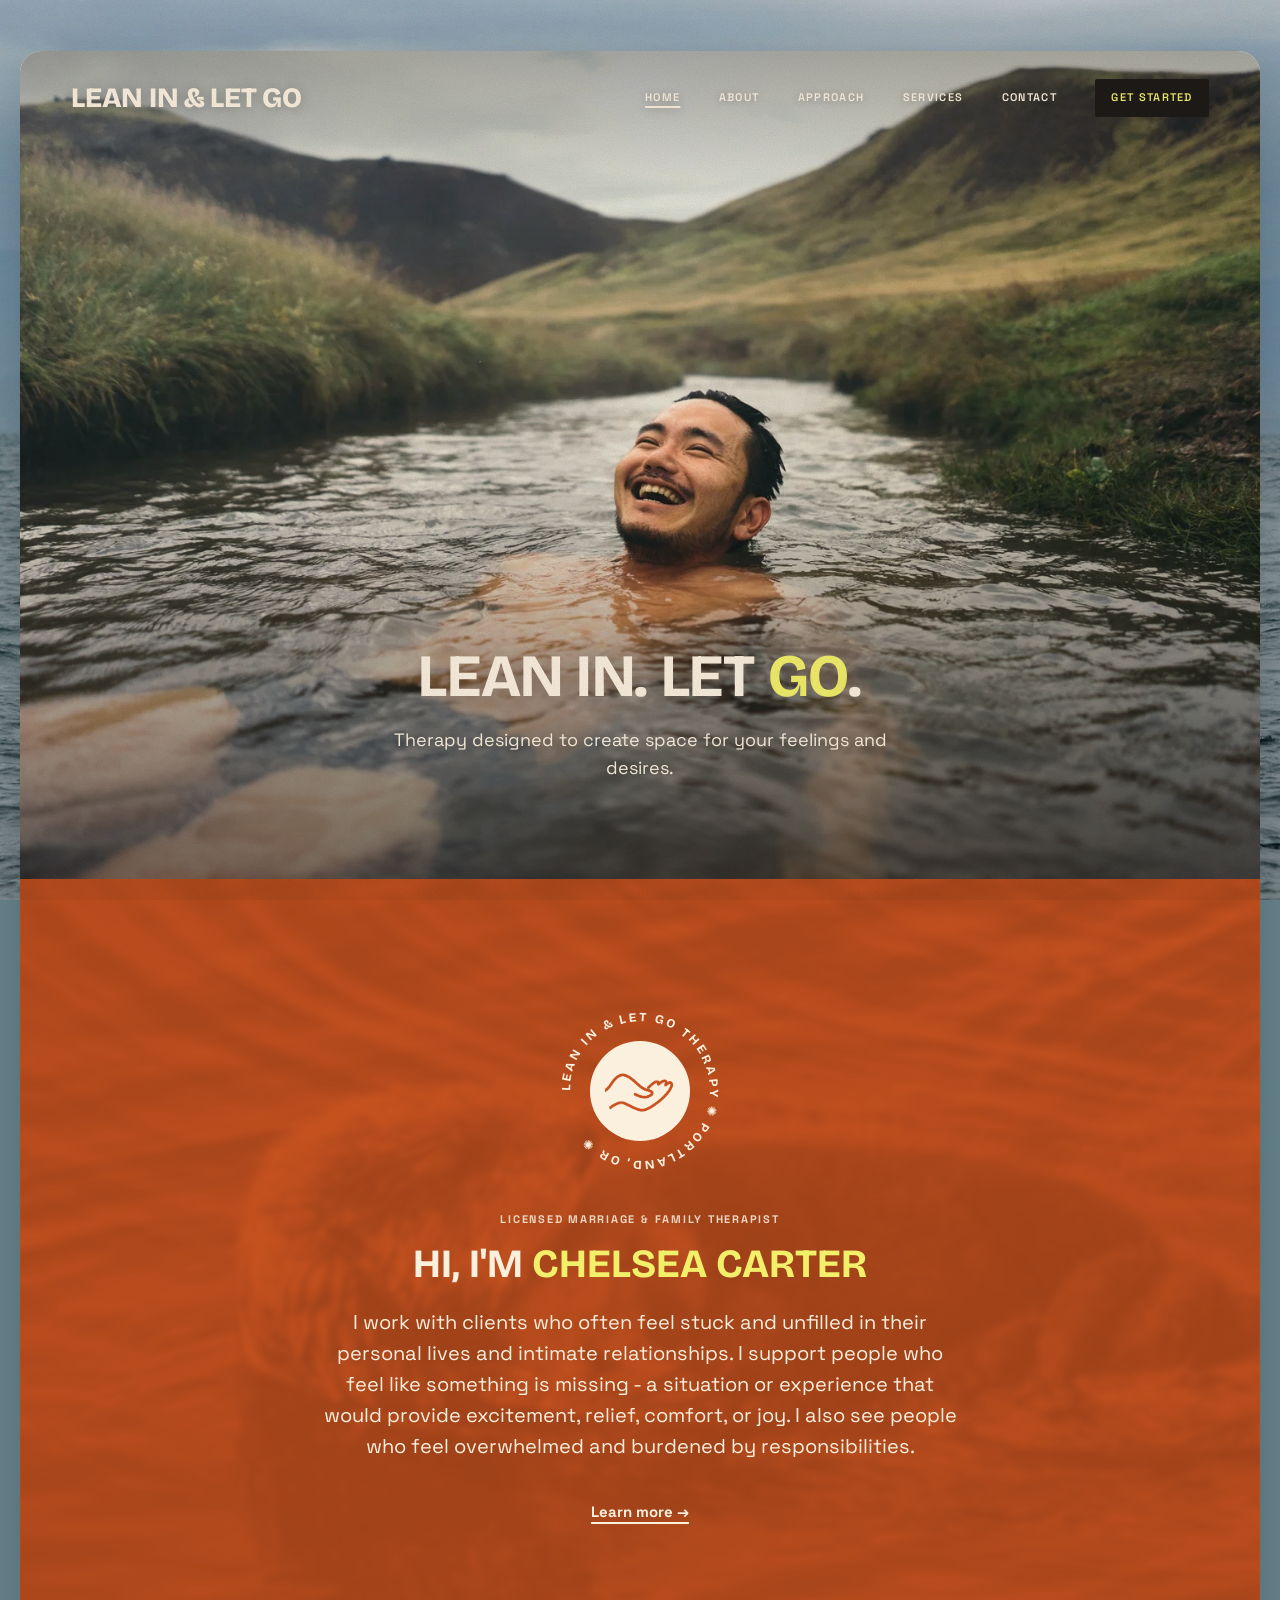
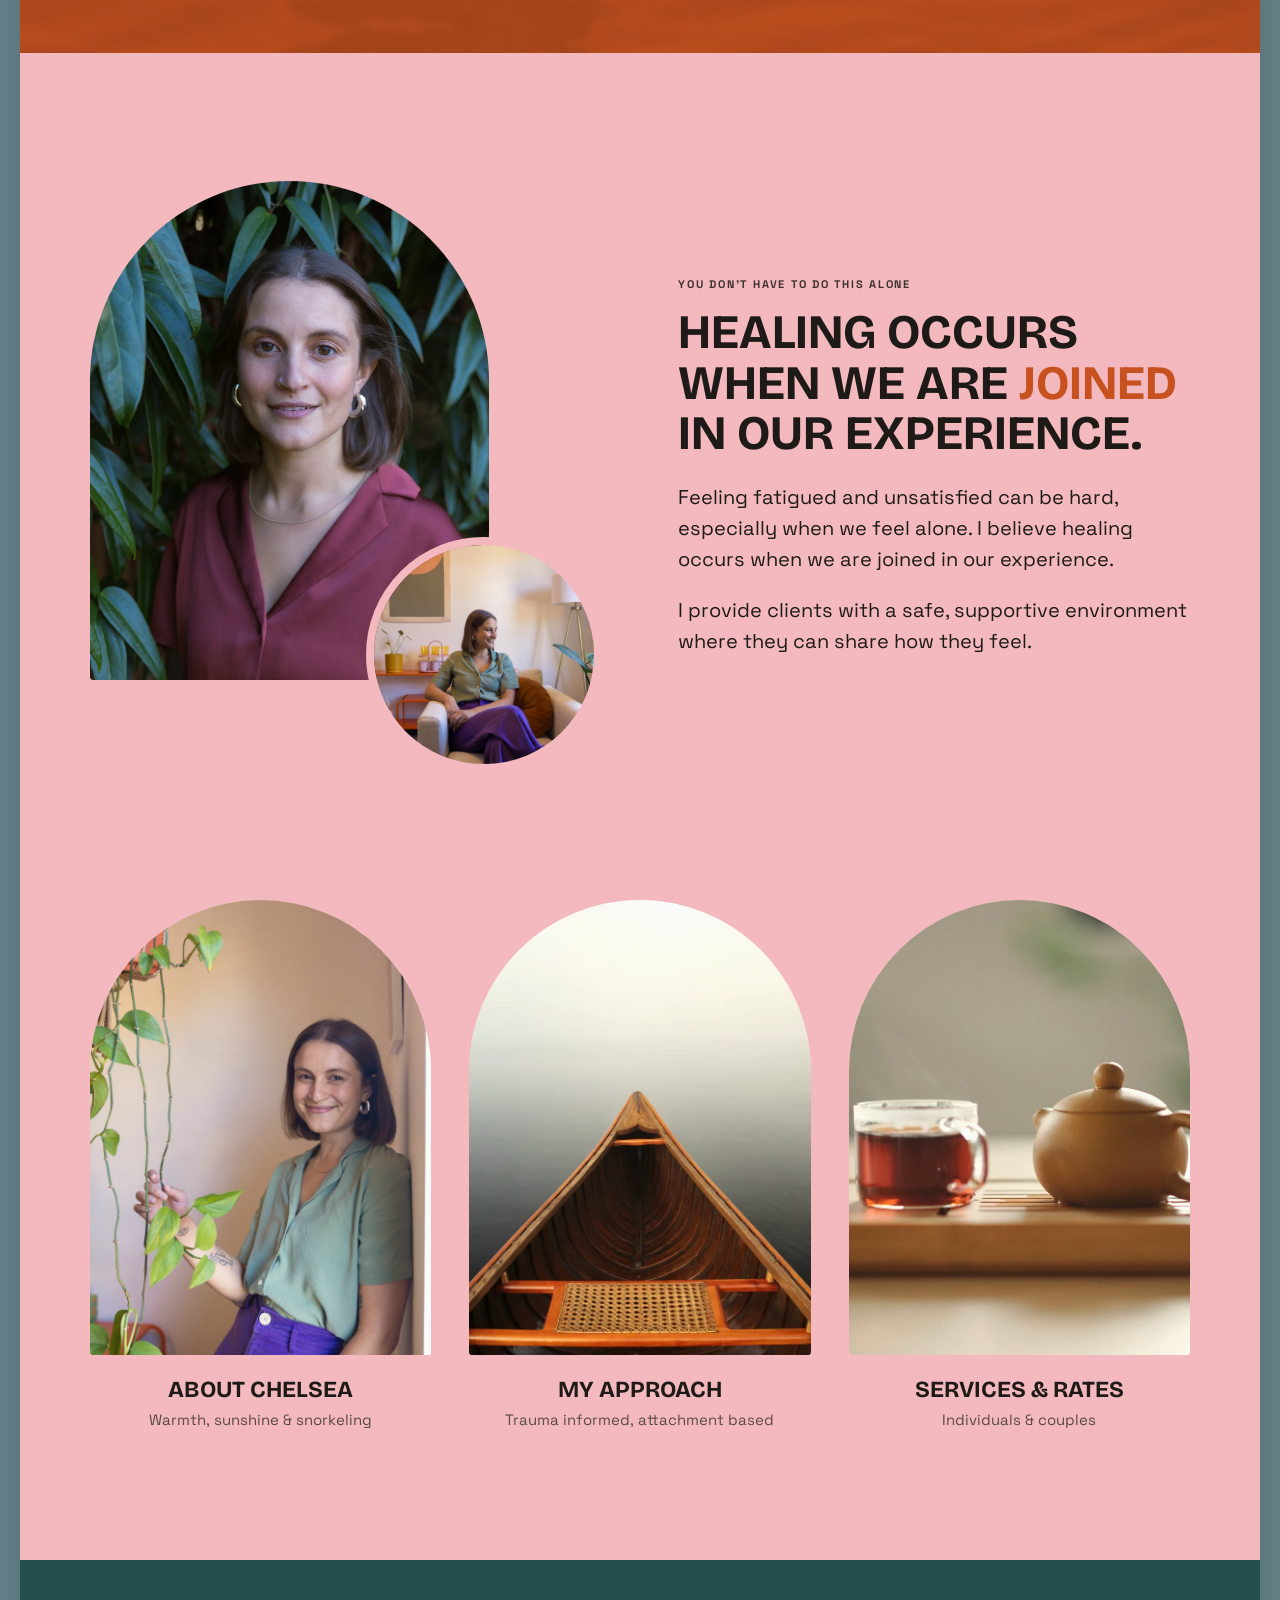
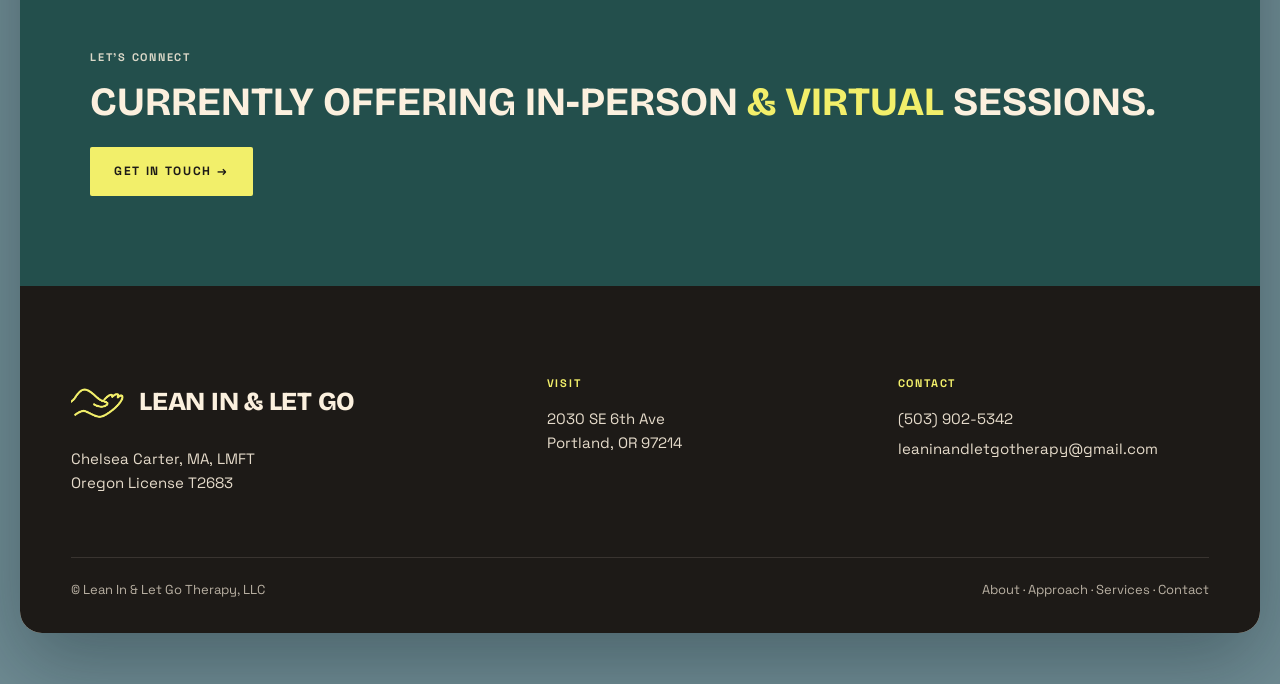
==== preview/lean-in-let-go-preview.html @ 491025e4 "Add self-contained single-file preview of the redesign Co-Authored-By: Claude Opus 5.5 <noreply@anth" ====
<!doctype html>
<html lang="en" class="no-js">
<head>
  <meta charset="utf-8">
  <meta name="viewport" content="width=device-width, initial-scale=1">
  <title>Lean In &amp; Let Go, LLC</title>
  <meta name="description" content="Therapy designed to create space for your feelings and desires. Chelsea Carter, Licensed Marriage &amp; Family Therapist in Portland, OR.">
  <link rel="icon" href="[data-uri]">
  <link rel="preconnect" href="https://fonts.googleapis.com">
  <link rel="preconnect" href="https://fonts.gstatic.com" crossorigin>
  <link href="https://fonts.googleapis.com/css2?family=Bricolage+Grotesque:opsz,wght@12..96,600;12..96,700;12..96,800&family=Space+Grotesk:wght@400;500;600;700&display=swap" rel="stylesheet">
  <style>/* Lean In & Let Go — warm, sun-faded boutique style */

:root {
  --terracotta: #c8521f;
  --terracotta-deep: #a8431a;
  --pink: #f4b9bf;
  --pink-soft: #f8d3d4;
  --cream: #fbf0de;
  --sand: #f3e2c7;
  --sun: #f2ef6a;
  --ink: #1d1a17;
  --teal: #234f4c;
  --muted: #5a4a40;

  --display: "Bricolage Grotesque", "Arial Black", system-ui, sans-serif;
  --body: "Space Grotesk", system-ui, -apple-system, sans-serif;

  --radius: 22px;
  --gutter: clamp(16px, 4vw, 56px);
  --maxw: 1240px;

  --grain: url("data:image/svg+xml;utf8,<svg xmlns='http://www.w3.org/2000/svg' width='220' height='220'><filter id='n'><feTurbulence type='fractalNoise' baseFrequency='.85' numOctaves='3' stitchTiles='stitch'/><feColorMatrix values='0 0 0 0 0  0 0 0 0 0  0 0 0 0 0  0 0 0 .55 0'/></filter><rect width='100%' height='100%' filter='url(%23n)'/></svg>");
}

*, *::before, *::after { box-sizing: border-box; }

html { -webkit-text-size-adjust: 100%; scroll-behavior: smooth; }

body {
  margin: 0;
  font-family: var(--body);
  font-size: 17px;
  line-height: 1.6;
  color: var(--ink);
  background: #6f8b93;
  overflow-x: hidden;
}

/* ocean backdrop the site card floats on */
body::before {
  content: "";
  position: fixed;
  inset: 0;
  z-index: -2;
  background: url("[data-uri]") center 70% / cover no-repeat;
  filter: saturate(.75) contrast(.95) brightness(.95);
}

/* film grain over everything */
body::after {
  content: "";
  position: fixed;
  inset: 0;
  z-index: 100;
  pointer-events: none;
  background-image: var(--grain);
  opacity: .16;
  mix-blend-mode: multiply;
}

img { max-width: 100%; display: block; }

a { color: inherit; }

.skip {
  position: absolute;
  left: -999px;
  top: 8px;
  background: var(--sun);
  color: var(--ink);
  padding: 8px 14px;
  z-index: 200;
}
.skip:focus { left: 8px; }

:focus-visible { outline: 3px solid var(--sun); outline-offset: 3px; }

/* ---------- site card ---------- */

.site {
  max-width: var(--maxw);
  margin: clamp(0px, 4vw, 64px) auto;
  border-radius: var(--radius);
  overflow: hidden;
  background: var(--cream);
  box-shadow: 0 30px 80px rgba(10, 30, 35, .35);
  position: relative;
}

@media (max-width: 760px) {
  .site { margin: 0; border-radius: 0; }
}

/* ---------- header ---------- */

.site-header {
  position: absolute;
  inset: 0 0 auto 0;
  z-index: 20;
  display: flex;
  align-items: center;
  justify-content: space-between;
  gap: 24px;
  padding: 28px var(--gutter);
  color: var(--cream);
}

.brand {
  font-family: var(--display);
  font-weight: 800;
  font-size: clamp(20px, 2.4vw, 28px);
  letter-spacing: -.01em;
  text-transform: uppercase;
  text-decoration: none;
  line-height: 1;
  text-shadow: 0 1px 12px rgba(0, 0, 0, .25);
  white-space: nowrap;
}

.nav {
  display: flex;
  align-items: center;
  gap: clamp(18px, 3vw, 40px);
}

.nav a {
  font-size: 11px;
  font-weight: 600;
  letter-spacing: .12em;
  text-transform: uppercase;
  text-decoration: none;
  text-shadow: 0 1px 8px rgba(0, 0, 0, .3);
}
.nav a:hover, .nav a[aria-current="page"] {
  text-decoration: underline;
  text-underline-offset: 5px;
  text-decoration-thickness: 1.5px;
}

.btn-book {
  display: inline-block;
  background: var(--ink);
  color: var(--sun) !important;
  font-size: 11px;
  font-weight: 700;
  letter-spacing: .12em;
  text-transform: uppercase;
  text-decoration: none !important;
  text-shadow: none !important;
  padding: 10px 16px;
  border-radius: 2px;
  transition: transform .2s ease;
}
.btn-book:hover { transform: translateY(-2px); }

.nav-toggle {
  display: none;
  background: none;
  border: 0;
  color: inherit;
  padding: 8px;
  cursor: pointer;
}
.nav-toggle span {
  display: block;
  width: 26px;
  height: 2px;
  background: currentColor;
  margin: 6px 0;
  transition: transform .25s ease, opacity .25s ease;
}

@media (max-width: 860px) {
  .nav-toggle { display: block; }
  .nav {
    position: absolute;
    top: 100%;
    left: 16px;
    right: 16px;
    flex-direction: column;
    align-items: stretch;
    gap: 0;
    background: var(--ink);
    border-radius: 14px;
    padding: 10px 20px 20px;
    display: none;
  }
  .nav.open { display: flex; }
  .nav a { font-size: 14px; padding: 14px 0; border-bottom: 1px solid rgba(251, 240, 222, .15); text-shadow: none; }
  .nav .btn-book { margin-top: 14px; text-align: center; background: var(--sun); color: var(--ink) !important; }
  .nav-toggle[aria-expanded="true"] span:nth-child(1) { transform: translateY(8px) rotate(45deg); }
  .nav-toggle[aria-expanded="true"] span:nth-child(2) { opacity: 0; }
  .nav-toggle[aria-expanded="true"] span:nth-child(3) { transform: translateY(-8px) rotate(-45deg); }
}

/* ---------- photo treatment ---------- */

.film {
  filter: sepia(.18) saturate(1.12) contrast(1.04) brightness(.98);
}

/* ---------- hero ---------- */

.hero {
  position: relative;
  min-height: min(92vh, 860px);
  display: grid;
  place-items: end center;
  text-align: center;
  color: var(--cream);
  overflow: hidden;
}
.hero.short { min-height: min(62vh, 560px); }

.hero > img {
  position: absolute;
  inset: 0;
  width: 100%;
  height: 100%;
  object-fit: cover;
}
.hero::after {
  content: "";
  position: absolute;
  inset: 0;
  background: linear-gradient(180deg, rgba(0,0,0,.32) 0%, rgba(0,0,0,0) 26%, rgba(0,0,0,0) 50%, rgba(0,0,0,.5) 100%);
}

.hero-copy {
  position: relative;
  z-index: 2;
  padding: 120px var(--gutter) clamp(48px, 8vw, 96px);
  max-width: 820px;
}

.hero h1 {
  font-family: var(--display);
  font-weight: 700;
  text-transform: uppercase;
  font-size: clamp(30px, 5vw, 60px);
  line-height: 1.02;
  letter-spacing: -.005em;
  margin: 0;
  text-shadow: 0 2px 24px rgba(0, 0, 0, .3);
}

.hero p {
  margin: 18px auto 0;
  max-width: 520px;
  font-size: clamp(15px, 1.6vw, 18px);
  text-shadow: 0 1px 14px rgba(0, 0, 0, .45);
}

.hi { color: var(--sun); }

/* ---------- sections ---------- */

.section {
  position: relative;
  padding: clamp(72px, 10vw, 140px) var(--gutter);
  overflow: hidden;
}

.section > * { position: relative; z-index: 1; }

.bg-orange { background: var(--terracotta); color: var(--cream); }
.bg-pink { background: var(--pink); color: var(--ink); }
.bg-cream { background: var(--cream); color: var(--ink); }
.bg-sand { background: var(--sand); color: var(--ink); }
.bg-teal { background: var(--teal); color: var(--cream); }

/* tinted photo texture behind a colored block (like the palm wash in the inspo) */
.wash {
  position: absolute !important;
  inset: 0;
  z-index: 0 !important;
  width: 100%;
  height: 100%;
  object-fit: cover;
  mix-blend-mode: multiply;
  opacity: .2;
  filter: grayscale(1) contrast(1.1) blur(3px);
  transform: scale(1.05);
}

.center { text-align: center; }

.narrow { max-width: 640px; margin-inline: auto; }
.mid { max-width: 920px; margin-inline: auto; }
.wide { max-width: 1100px; margin-inline: auto; }

.eyebrow {
  font-size: 11px;
  font-weight: 700;
  letter-spacing: .16em;
  text-transform: uppercase;
  margin: 0 0 14px;
  opacity: .85;
}

h2, .h2 {
  font-family: var(--display);
  font-weight: 700;
  text-transform: uppercase;
  font-size: clamp(26px, 3.4vw, 40px);
  line-height: 1.05;
  margin: 0 0 22px;
}

h3 {
  font-family: var(--display);
  font-weight: 700;
  text-transform: uppercase;
  font-size: clamp(19px, 2vw, 23px);
  line-height: 1.1;
  margin: 0 0 14px;
}

.lead { font-size: clamp(17px, 1.8vw, 20px); line-height: 1.55; }

p { margin: 0 0 1em; }

.text-link {
  display: inline-flex;
  align-items: center;
  gap: 8px;
  font-weight: 700;
  font-size: 15px;
  text-decoration: underline;
  text-underline-offset: 5px;
  text-decoration-thickness: 1.5px;
  margin-top: 18px;
}
.text-link:hover { color: var(--sun); }
.bg-pink .text-link:hover, .bg-cream .text-link:hover, .bg-sand .text-link:hover { color: var(--terracotta); }

/* ---------- badge ---------- */

.badge {
  width: 168px;
  height: 168px;
  margin: 0 auto 36px;
  position: relative;
}
.badge svg { width: 100%; height: 100%; animation: spin 40s linear infinite; }
.badge svg text {
  font-family: var(--display);
  font-weight: 700;
  font-size: 12.5px;
  letter-spacing: .2em;
  text-transform: uppercase;
  fill: var(--cream);
}
.badge .mark {
  position: absolute;
  inset: 34px;
  border-radius: 50%;
  background: var(--cream);
  display: grid;
  place-items: center;
}
.hand {
  width: 70%;
  aspect-ratio: 1;
  background: var(--terracotta);
  -webkit-mask: url("[data-uri]") center / contain no-repeat;
  mask: url("[data-uri]") center / contain no-repeat;
}

@keyframes spin { to { transform: rotate(360deg); } }
@media (prefers-reduced-motion: reduce) {
  .badge svg { animation: none; }
  html { scroll-behavior: auto; }
}

/* ---------- arches ---------- */

.arches {
  display: grid;
  grid-template-columns: repeat(3, 1fr);
  gap: clamp(18px, 3vw, 40px);
}

.arch-card {
  text-decoration: none;
  display: block;
  text-align: center;
}

.arch {
  aspect-ratio: 3 / 4;
  border-radius: 999px 999px 18px 18px;
  overflow: hidden;
  background: var(--sand);
}
.arch img {
  width: 100%;
  height: 100%;
  object-fit: cover;
  transform: scale(1.06);
  transition: transform .6s ease;
}
.arch-card:hover .arch img { transform: scale(1.12); }

.arch-card h3 { margin: 22px 0 6px; }
.arch-card p { margin: 0; font-size: 15px; color: var(--muted); }

.oval {
  border-radius: 50%;
  overflow: hidden;
}

@media (max-width: 760px) {
  .arches { grid-template-columns: 1fr; max-width: 360px; margin-inline: auto; }
}

/* ---------- split layouts ---------- */

.split {
  display: grid;
  grid-template-columns: 1fr 1fr;
  gap: clamp(32px, 6vw, 90px);
  align-items: center;
}
.split.top { align-items: start; }

@media (max-width: 860px) {
  .split { grid-template-columns: 1fr; }
  .split .order-first-mobile { order: -1; }
}

.photo-arch {
  aspect-ratio: 4 / 5;
  border-radius: 999px 999px 18px 18px;
  overflow: hidden;
}
.photo-arch img, .photo-round img, .photo-pill img { width: 100%; height: 100%; object-fit: cover; }
.photo-arch img { transform: scale(1.06); }

.photo-round {
  aspect-ratio: 1;
  border-radius: 50%;
  overflow: hidden;
}

.photo-pill {
  aspect-ratio: 16 / 7;
  border-radius: 999px;
  overflow: hidden;
}

.photo-stack {
  position: relative;
  padding-bottom: 18%;
}
.photo-stack .photo-arch { width: 78%; }
.photo-stack .photo-round {
  position: absolute;
  width: 46%;
  right: 0;
  bottom: 0;
  border: 8px solid var(--pink);
}

/* ---------- lists & cards ---------- */

.tick-list {
  list-style: none;
  padding: 0;
  margin: 0;
}
.tick-list li {
  position: relative;
  padding: 12px 0 12px 30px;
  border-bottom: 1px solid currentColor;
  border-color: rgba(29, 26, 23, .15);
}
.bg-orange .tick-list li, .bg-teal .tick-list li { border-color: rgba(251, 240, 222, .25); }
.tick-list li::before {
  content: "✺";
  position: absolute;
  left: 0;
  top: 12px;
  color: var(--terracotta);
}
.bg-orange .tick-list li::before, .bg-teal .tick-list li::before { color: var(--sun); }

.cards {
  display: grid;
  grid-template-columns: repeat(auto-fit, minmax(260px, 1fr));
  gap: 22px;
}
.card {
  background: var(--cream);
  color: var(--ink);
  border-radius: 18px;
  padding: clamp(24px, 3vw, 36px);
}

.price {
  display: flex;
  justify-content: space-between;
  align-items: baseline;
  gap: 12px;
  border-bottom: 1px dashed rgba(29, 26, 23, .3);
  padding: 12px 0;
}
.price strong {
  font-family: var(--display);
  font-size: 34px;
  line-height: 1;
  color: var(--terracotta);
}

.chips { display: flex; flex-wrap: wrap; gap: 10px; padding: 0; margin: 0; list-style: none; }
.chips li {
  border: 1.5px solid currentColor;
  border-radius: 999px;
  padding: 7px 16px;
  font-size: 14px;
  font-weight: 600;
}

.edu {
  display: grid;
  gap: 18px;
}
.edu div {
  display: grid;
  grid-template-columns: 90px 1fr;
  gap: 18px;
  border-top: 1.5px solid rgba(29, 26, 23, .2);
  padding-top: 18px;
}
.edu .yr {
  font-family: var(--display);
  font-weight: 800;
  font-size: 28px;
  color: var(--terracotta);
  line-height: 1;
}
.edu p { margin: 0; }
.edu small { display: block; color: var(--muted); font-size: 15px; }

.quote {
  font-family: var(--display);
  font-weight: 700;
  text-transform: uppercase;
  font-size: clamp(26px, 4vw, 48px);
  line-height: 1.05;
  margin: 0;
}

/* ---------- contact form ---------- */

.form { display: grid; gap: 16px; }
.form .row { display: grid; grid-template-columns: 1fr 1fr; gap: 16px; }
@media (max-width: 600px) { .form .row { grid-template-columns: 1fr; } }

.form label {
  display: block;
  font-size: 11px;
  font-weight: 700;
  letter-spacing: .14em;
  text-transform: uppercase;
  margin-bottom: 6px;
}
.form input, .form textarea {
  width: 100%;
  font: inherit;
  font-size: 16px;
  color: var(--ink);
  background: var(--cream);
  border: 1.5px solid transparent;
  border-radius: 10px;
  padding: 13px 15px;
}
.form input:focus, .form textarea:focus { outline: none; border-color: var(--ink); }
.form textarea { min-height: 150px; resize: vertical; }

.btn {
  display: inline-block;
  font: inherit;
  font-size: 12px;
  font-weight: 700;
  letter-spacing: .14em;
  text-transform: uppercase;
  text-decoration: none;
  background: var(--ink);
  color: var(--sun);
  border: 0;
  border-radius: 2px;
  padding: 15px 24px;
  cursor: pointer;
  justify-self: start;
  transition: transform .2s ease;
}
.btn:hover { transform: translateY(-2px); }
.btn.sun { background: var(--sun); color: var(--ink); }

.contact-list { list-style: none; padding: 0; margin: 0; display: grid; gap: 18px; }
.contact-list span {
  display: block;
  font-size: 11px;
  font-weight: 700;
  letter-spacing: .14em;
  text-transform: uppercase;
  opacity: .8;
}
.contact-list a, .contact-list p { font-size: 18px; margin: 0; text-decoration: none; }
.contact-list a:hover { text-decoration: underline; }

/* ---------- CTA band ---------- */

.cta-band {
  display: flex;
  align-items: center;
  justify-content: space-between;
  gap: 24px;
  flex-wrap: wrap;
}
.cta-band .h2 { margin: 0; }

/* ---------- footer ---------- */

.site-footer {
  background: var(--ink);
  color: var(--cream);
  padding: clamp(56px, 7vw, 90px) var(--gutter) 32px;
}

.footer-grid {
  display: grid;
  grid-template-columns: 1.4fr 1fr 1fr;
  gap: 40px;
}
@media (max-width: 760px) { .footer-grid { grid-template-columns: 1fr; } }

.footer-brand {
  display: flex;
  align-items: center;
  gap: 14px;
}
.footer-brand .hand { width: 54px; background: var(--sun); }
.footer-brand .brand { font-size: 26px; text-shadow: none; }

.site-footer h4 {
  font-size: 11px;
  letter-spacing: .16em;
  text-transform: uppercase;
  color: var(--sun);
  margin: 0 0 14px;
}
.site-footer p, .site-footer li { font-size: 15px; margin: 0 0 6px; opacity: .9; }
.site-footer ul { list-style: none; padding: 0; margin: 0; }
.site-footer a { text-decoration: none; }
.site-footer a:hover { text-decoration: underline; color: var(--sun); }

.footer-base {
  margin-top: 56px;
  padding-top: 22px;
  border-top: 1px solid rgba(251, 240, 222, .18);
  display: flex;
  justify-content: space-between;
  flex-wrap: wrap;
  gap: 12px;
  font-size: 13px;
  opacity: .7;
}

/* ---------- reveal on scroll ---------- */

.reveal { opacity: 0; transform: translateY(24px); transition: opacity .8s ease, transform .8s ease; }
.reveal.in { opacity: 1; transform: none; }
@media (prefers-reduced-motion: reduce) { .reveal { opacity: 1; transform: none; transition: none; } }
.no-js .reveal { opacity: 1; transform: none; }
</style>
  <script>document.documentElement.classList.remove("no-js")</script>
</head>
<body>
<a class="skip" href="#main" onclick="document.getElementById('main').scrollIntoView();return false;">Skip to content</a>
<div class="site">

  <header class="site-header">
    <a class="brand" href="#home">Lean In &amp; Let Go</a>
    <button class="nav-toggle" aria-expanded="false" aria-controls="nav" aria-label="Menu"><span></span><span></span><span></span></button>
    <nav class="nav" id="nav" aria-label="Main">
      <a href="#home">Home</a>
      <a href="#about">About</a>
      <a href="#approach">Approach</a>
      <a href="#services">Services</a>
      <a href="#contact">Contact</a>
      <a class="btn-book" href="mailto:leaninandletgotherapy@gmail.com?subject=Therapy%20Inquiry">Get Started</a>
    </nav>
  </header>

  <main id="main">
<div class="page" data-page="home">
    <section class="hero">
      <img class="film" src="[data-uri]" alt="A man smiling while soaking in a warm river between green hills">
      <div class="hero-copy">
        <h1>Lean in. Let <span class="hi">go</span>.</h1>
        <p>Therapy designed to create space for your feelings and desires.</p>
      </div>
    </section>

    <section class="section bg-orange center">
      <img class="wash" src="[data-uri]" alt="">
      <div class="narrow reveal">
        <div class="badge" aria-hidden="true">
          <svg viewBox="0 0 168 168">
            <defs><path id="ring" d="M84,84 m-70,0 a70,70 0 1,1 140,0 a70,70 0 1,1 -140,0"/></defs>
            <text><textPath href="#ring">Lean In &amp; Let Go Therapy ✺ Portland, OR ✺</textPath></text>
          </svg>
          <div class="mark"><div class="hand"></div></div>
        </div>
        <p class="eyebrow">Licensed Marriage &amp; Family Therapist</p>
        <h2>Hi, I'm <span class="hi">Chelsea Carter</span></h2>
        <p class="lead">I work with clients who often feel stuck and unfilled in their personal lives and intimate relationships. I support people who feel like something is missing - a situation or experience that would provide excitement, relief, comfort, or joy. I also see people who feel overwhelmed and burdened by responsibilities.</p>
        <a class="text-link" href="#about">Learn more →</a>
      </div>
    </section>

    <section class="section bg-pink">
      <div class="wide split">
        <div class="photo-stack reveal">
          <div class="photo-arch"><img class="film" src="[data-uri]" alt="Portrait of Chelsea Carter in front of green leaves"></div>
          <div class="photo-round"><img class="film" src="[data-uri]" alt="Chelsea Carter sitting in her therapy office"></div>
        </div>
        <div class="reveal">
          <p class="eyebrow">You don't have to do this alone</p>
          <p class="quote">Healing occurs when we are <span style="color:var(--terracotta)">joined</span> in our experience.</p>
          <p class="lead" style="margin-top:24px">Feeling fatigued and unsatisfied can be hard, especially when we feel alone. I believe healing occurs when we are joined in our experience.</p>
          <p class="lead">I provide clients with a safe, supportive environment where they can share how they feel.</p>
        </div>
      </div>
    </section>

    <section class="section bg-pink" style="padding-top:0">
      <div class="wide">
        <div class="arches">
          <a class="arch-card reveal" href="#about">
            <div class="arch"><img class="film" src="[data-uri]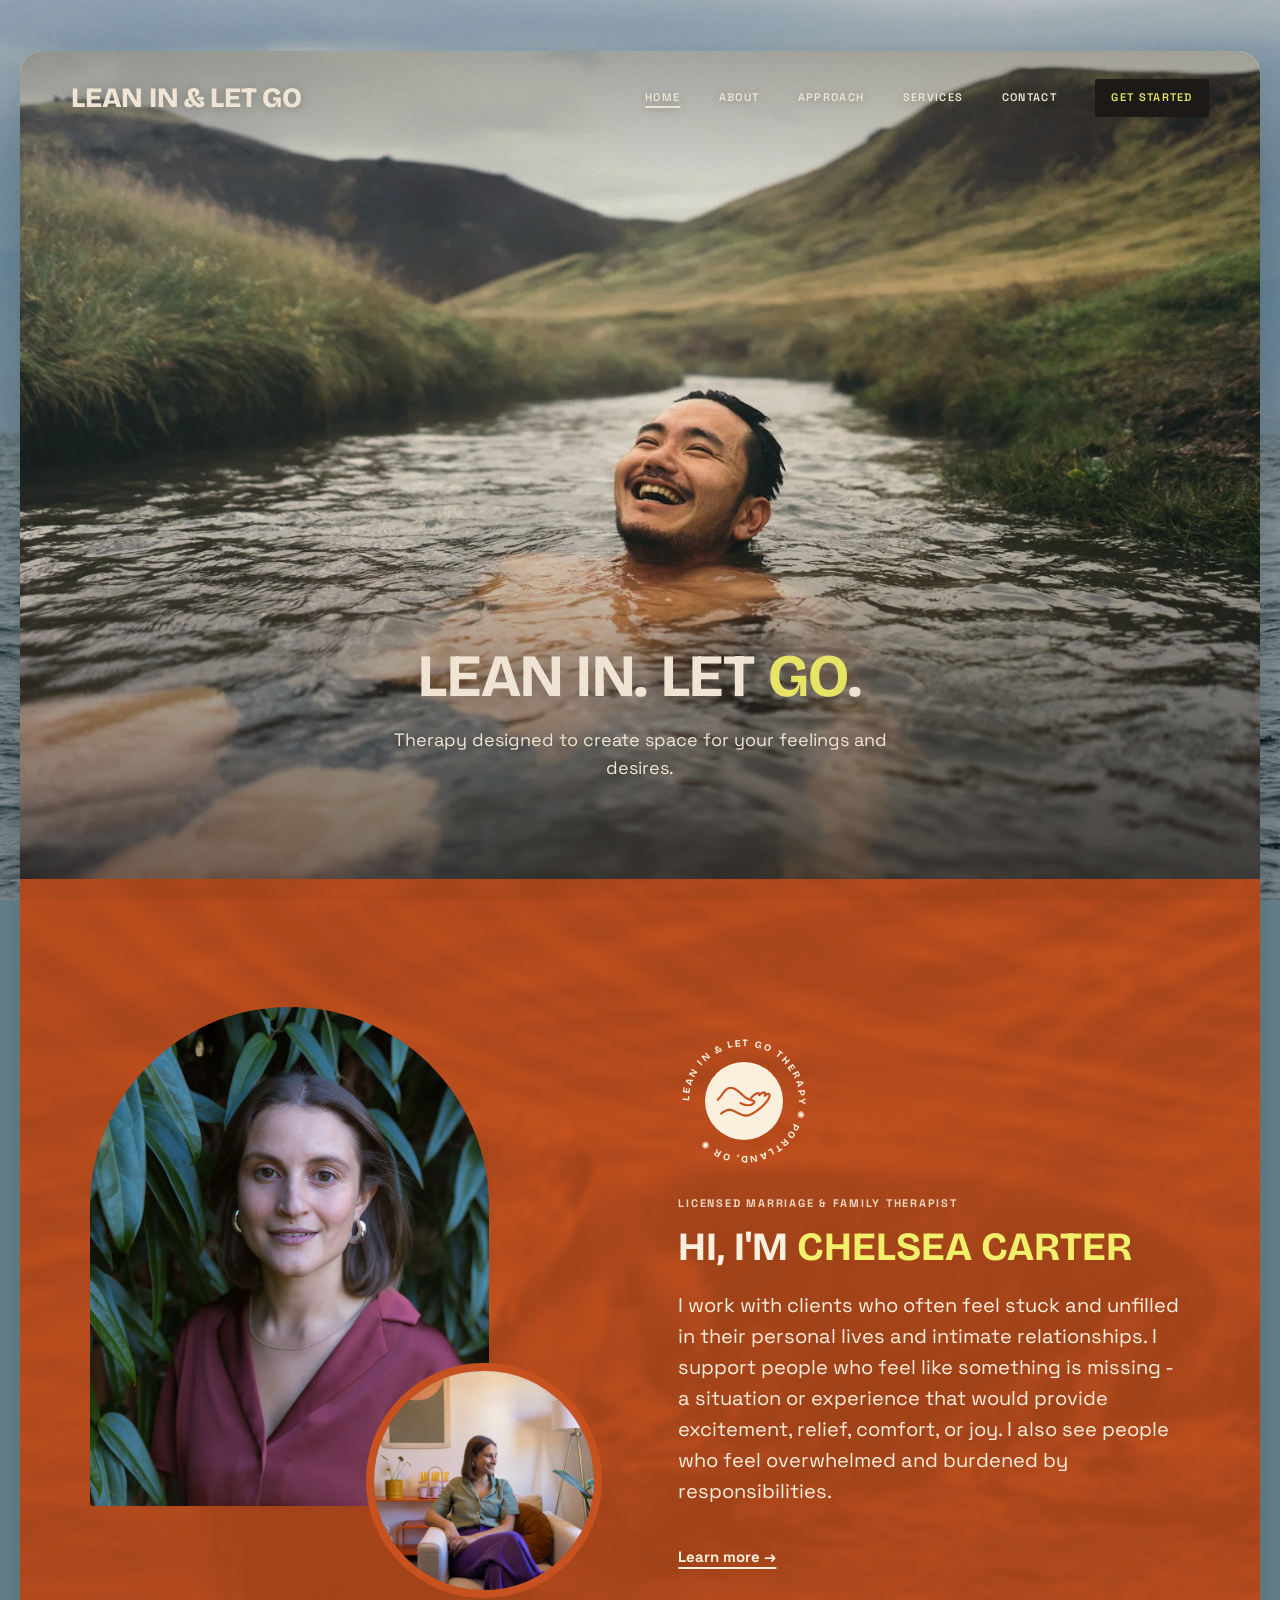
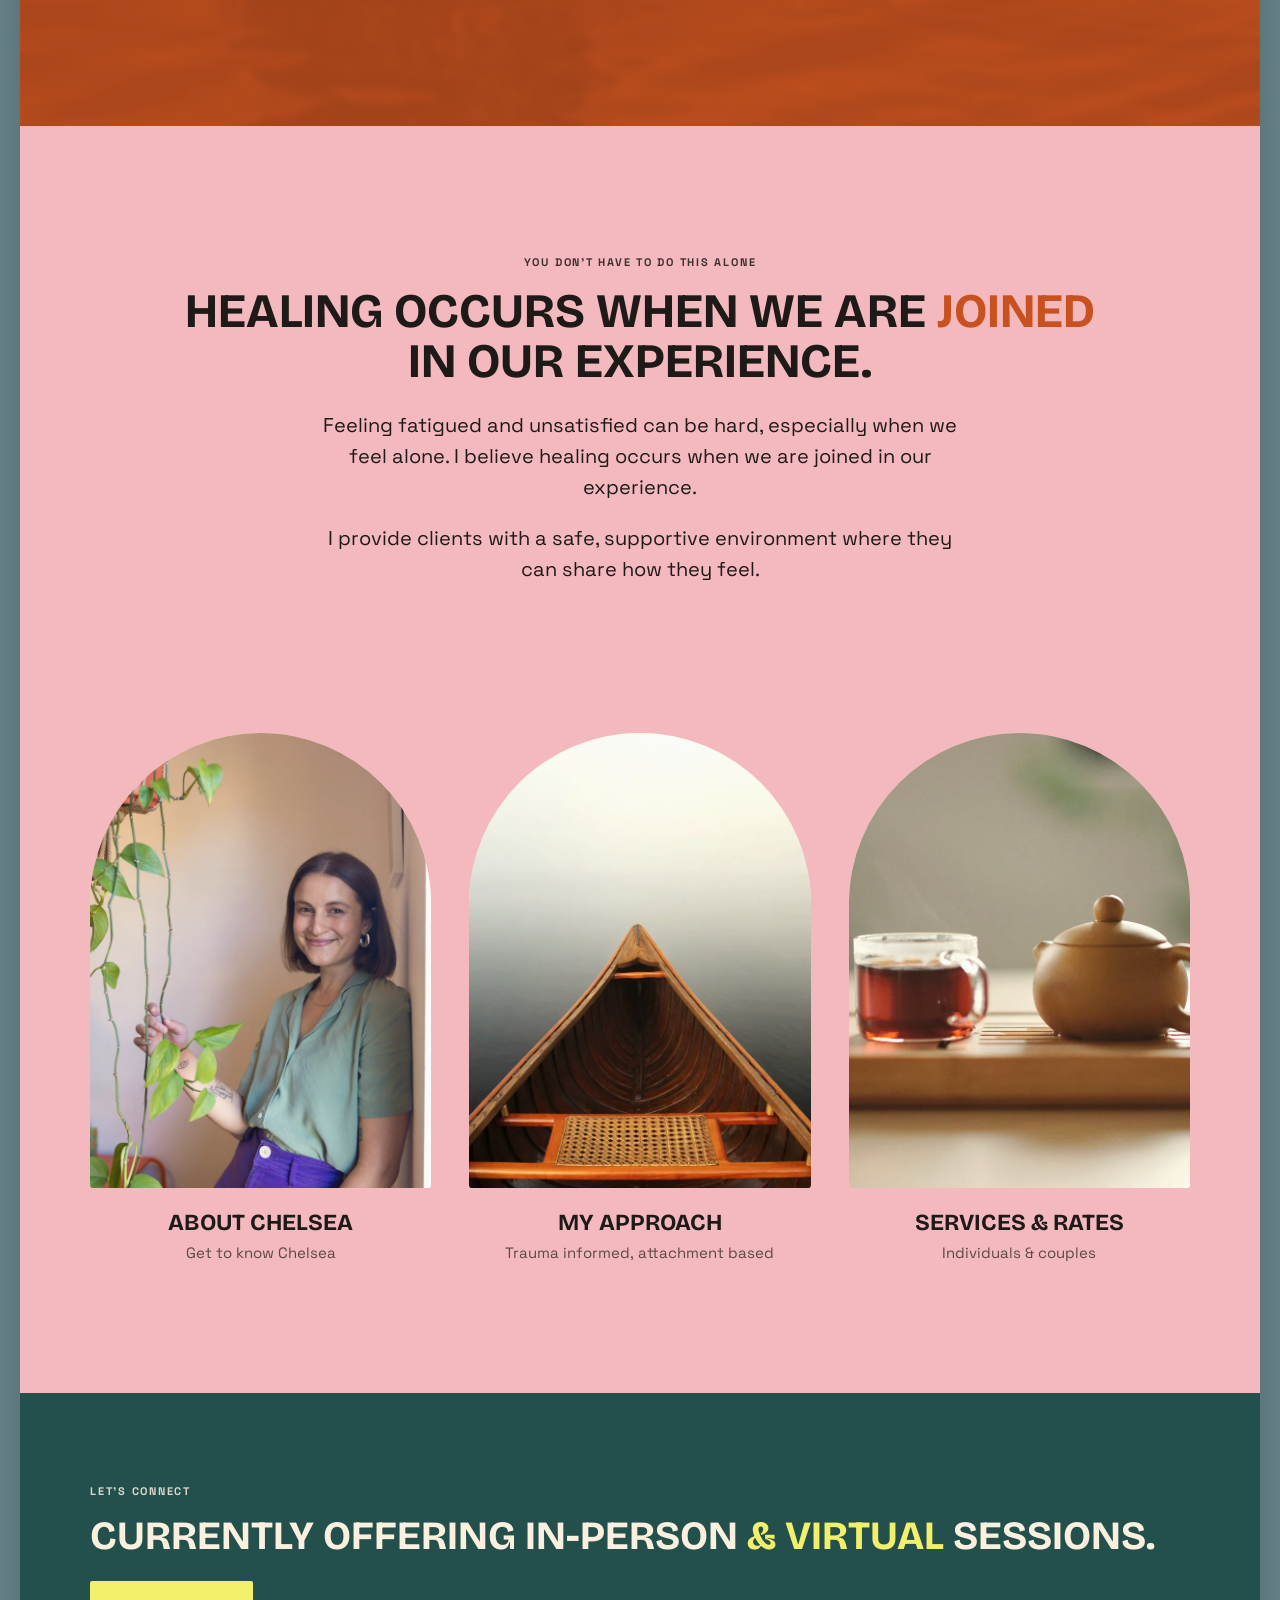
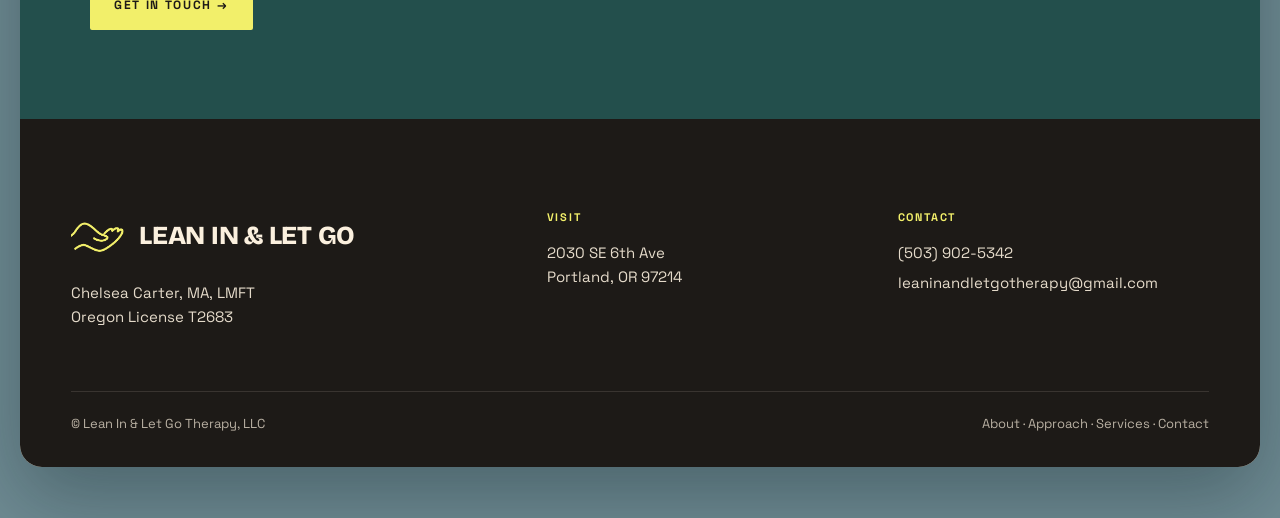
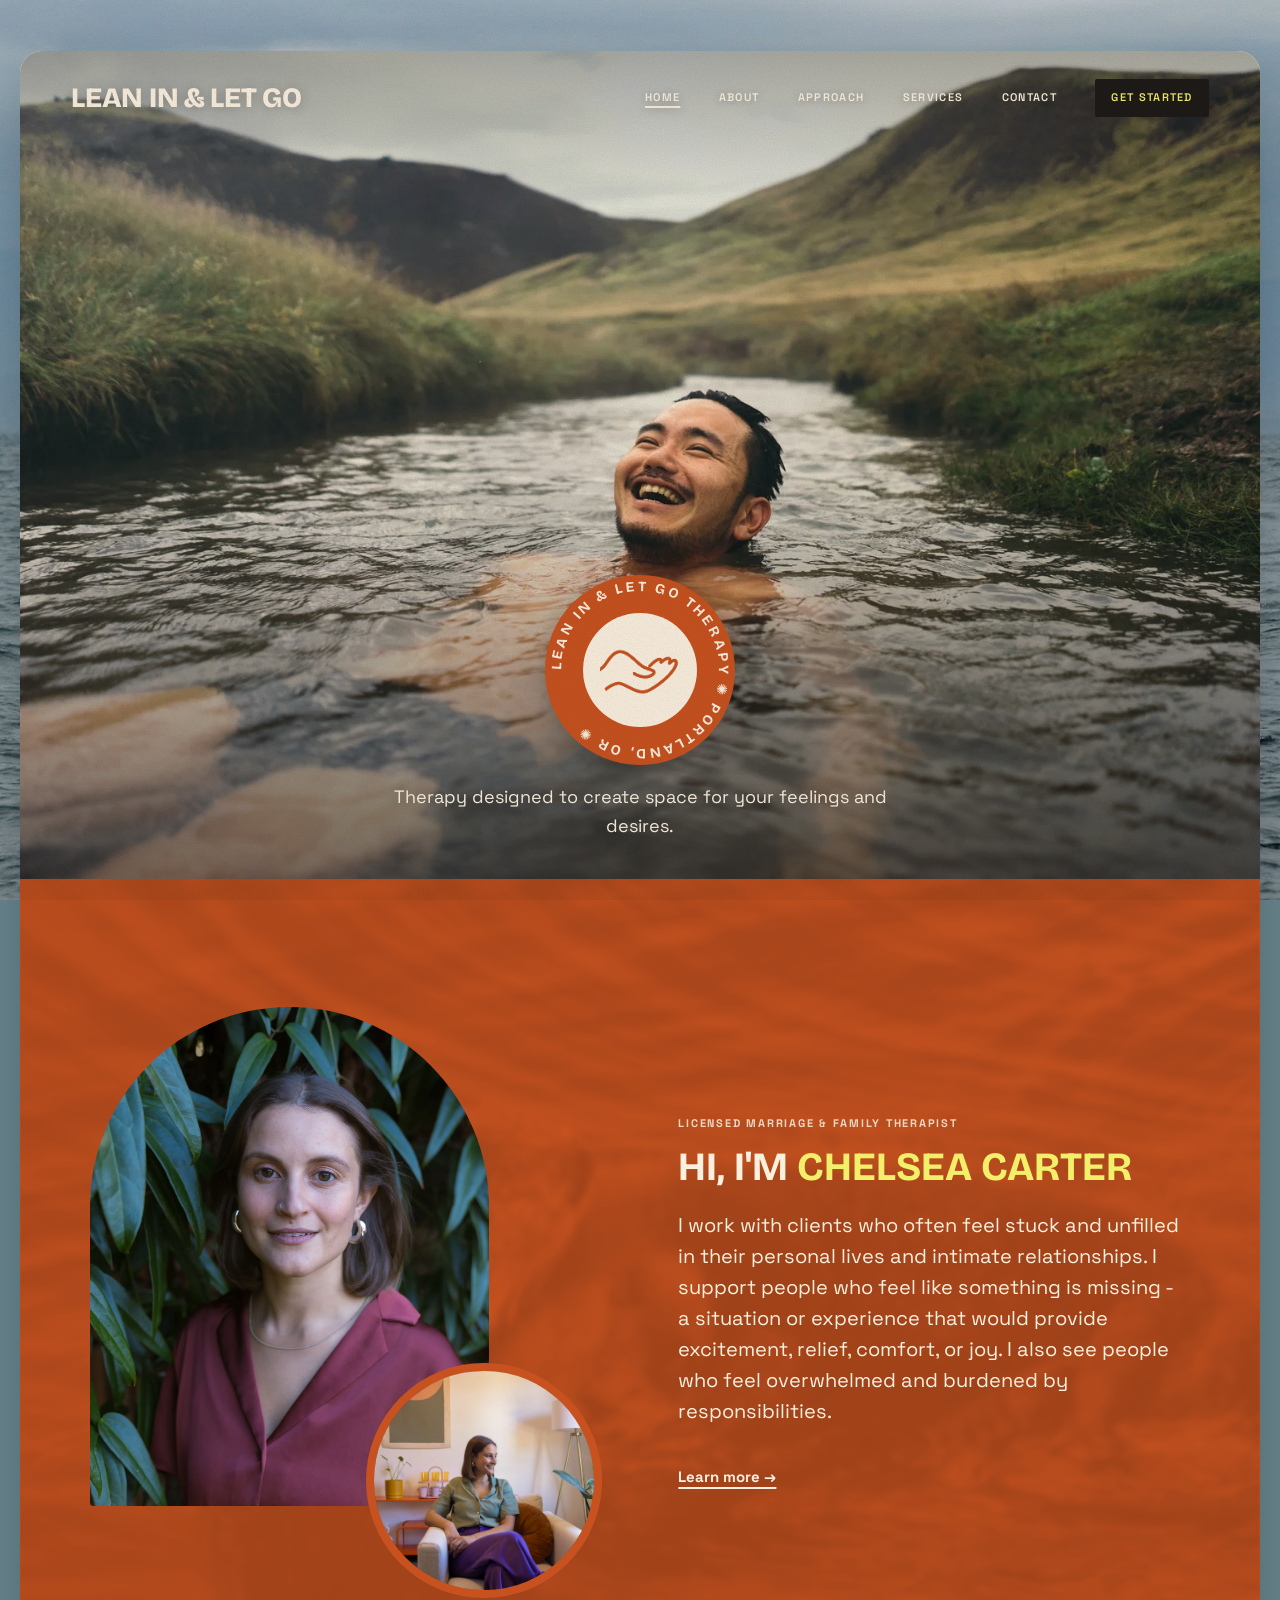
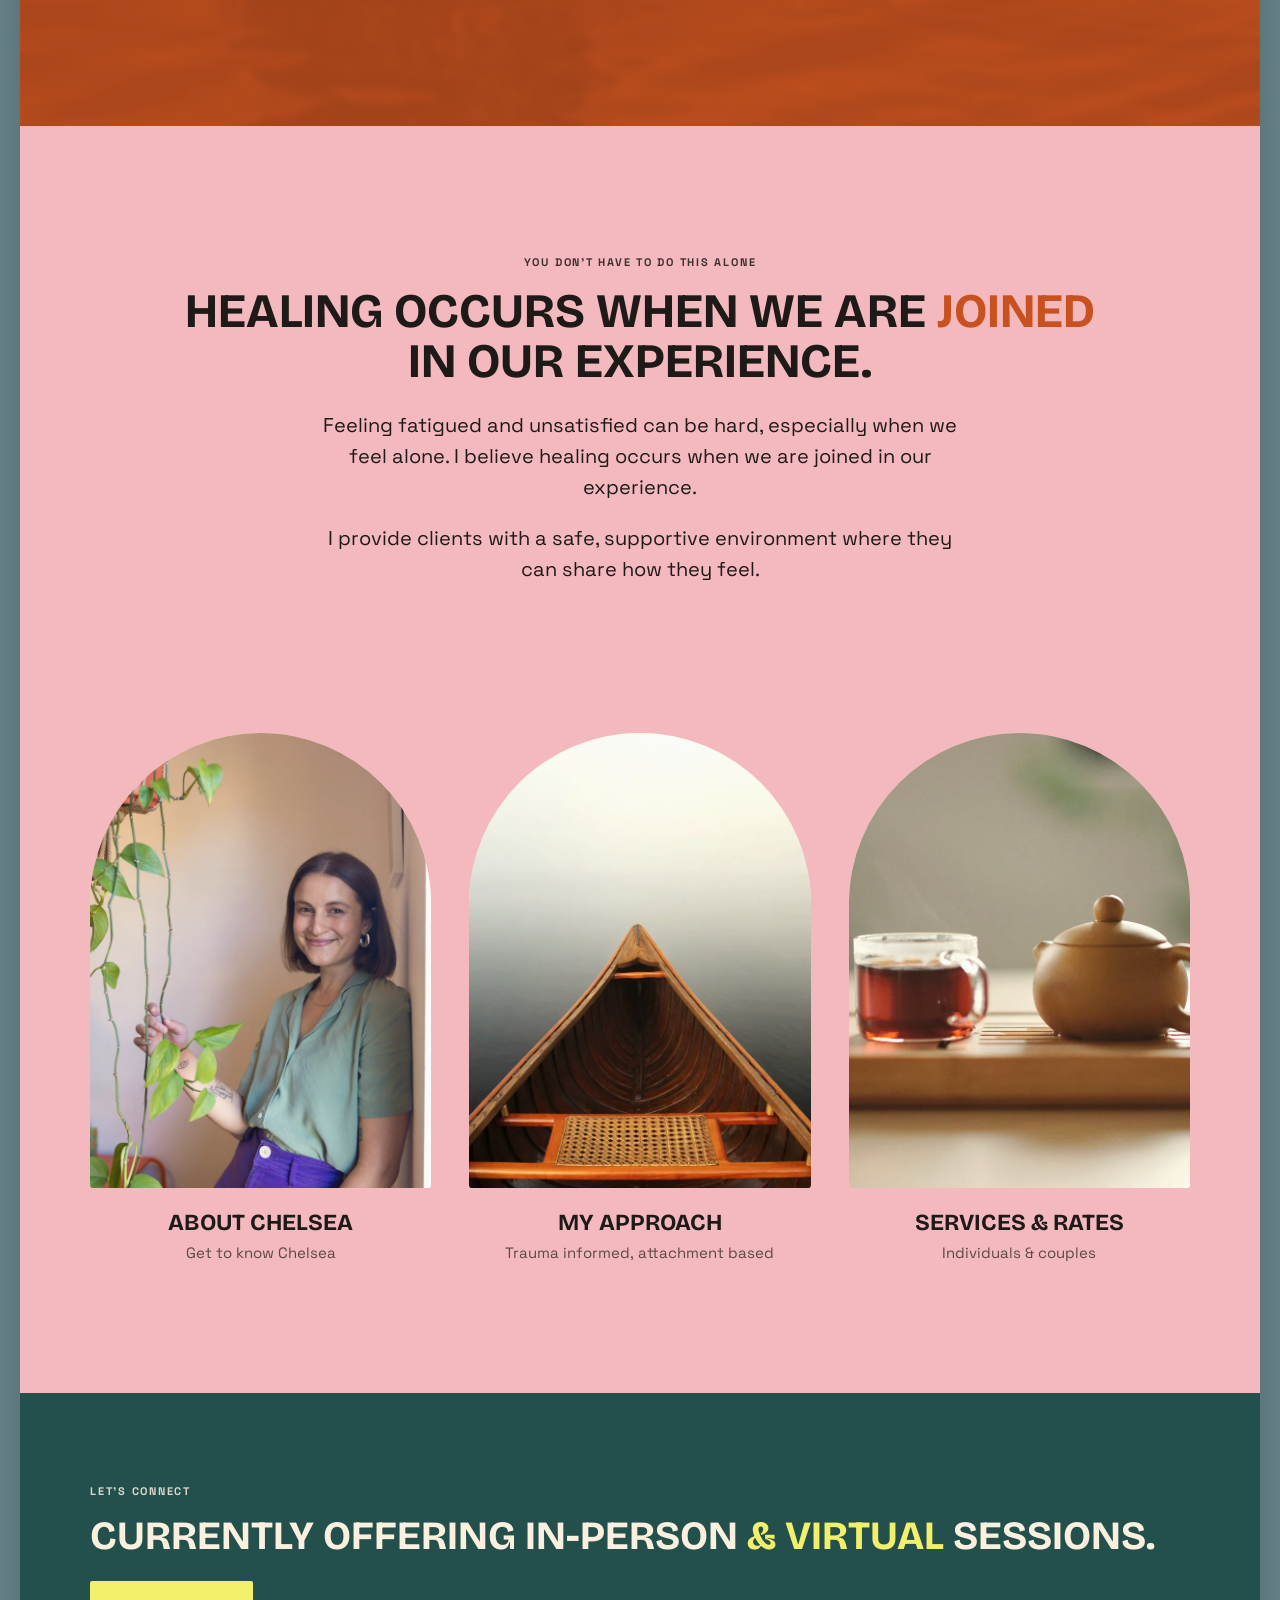
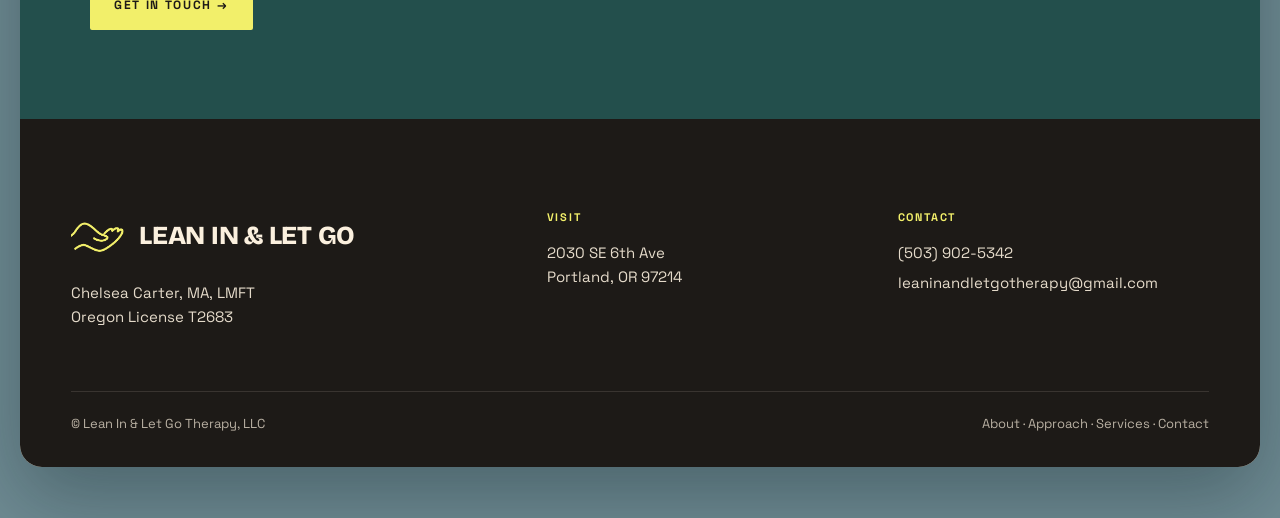
